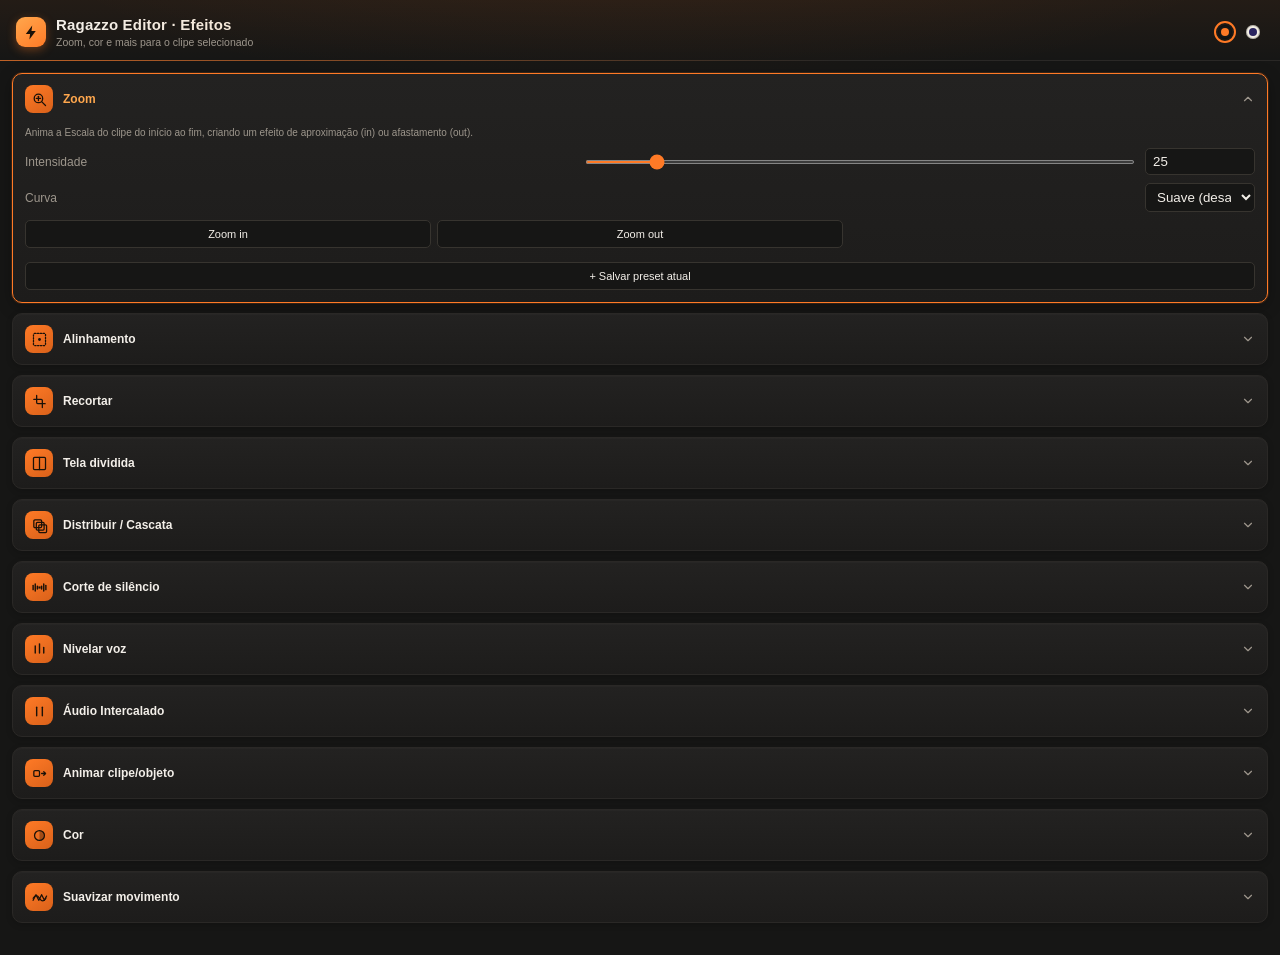
==== index.html @ f2e8855a "Card Cor ganha galeria de LUTs lidos de presets/*.cube Nova pasta presets/ na raiz da extensao: qual" ====
<!DOCTYPE html>
<html lang="pt-BR">
<head>
  <meta charset="UTF-8" />
  <title>Ragazzo Editor - Efeitos</title>
  <script>
    // Aplica o tema salvo ANTES do CSS pintar a tela, pra não piscar o tema
    // escuro por uma fração de segundo quando o usuário escolheu "Papel".
    (function () {
      try {
        if (localStorage.getItem("ragazzo.theme") === "papel") {
          document.documentElement.setAttribute("data-theme", "papel");
        }
      } catch (e) {}
    })();
  </script>
  <link rel="stylesheet" href="style.css" />
</head>
<body>
  <header>
    <span class="brand-mark">
      <svg viewBox="0 0 24 24" fill="none" stroke="currentColor" stroke-width="2.2" stroke-linecap="round" stroke-linejoin="round">
        <path d="M13 2 4 14h6l-1 8 9-12h-6l1-8z" fill="currentColor" stroke="none"/>
      </svg>
    </span>
    <div class="brand-text">
      <h1>Ragazzo Editor · Efeitos</h1>
      <p>Zoom, cor e mais para o clipe selecionado</p>
    </div>
    <div class="theme-switch" role="group" aria-label="Tema do painel">
      <button type="button" class="theme-swatch" data-theme-choice="escuro" title="Tema escuro" aria-pressed="true">
        <span class="theme-swatch-bg" style="background:#161615">
          <span class="theme-swatch-dot" style="background:#ff7a26"></span>
        </span>
      </button>
      <button type="button" class="theme-swatch" data-theme-choice="papel" title="Tema papel" aria-pressed="false">
        <span class="theme-swatch-bg" style="background:#f4efe4">
          <span class="theme-swatch-dot" style="background:#2b2560"></span>
        </span>
      </button>
    </div>
  </header>

  <main>
    <div class="effect-card open">
      <button type="button" class="effect-header">
        <span class="effect-icon">
          <svg viewBox="0 0 24 24" fill="none" stroke="currentColor" stroke-width="1.8" stroke-linecap="round" stroke-linejoin="round" class="icon-zoom-group">
            <circle cx="10.5" cy="10.5" r="6"/>
            <line x1="15" y1="15" x2="20.5" y2="20.5"/>
            <line class="icon-fade" x1="10.5" y1="7.5" x2="10.5" y2="13.5"/>
            <line class="icon-fade" x1="7.5" y1="10.5" x2="13.5" y2="10.5"/>
          </svg>
        </span>
        <span class="effect-title">Zoom</span>
        <svg class="chev" viewBox="0 0 24 24" fill="none" stroke="currentColor" stroke-width="2" stroke-linecap="round" stroke-linejoin="round"><polyline points="6 9 12 15 18 9"/></svg>
      </button>
      <div class="effect-body">
        <div class="effect-body-inner">
          <p class="hint">Anima a Escala do clipe do início ao fim, criando um efeito de aproximação (in) ou afastamento (out).</p>
          <div class="row slider-row">
            <label for="zoom-amount">Intensidade</label>
            <input type="range" id="zoom-amount-range" class="slider" min="1" max="200" step="1" value="25" />
            <input type="number" id="zoom-amount" class="slider-number" value="25" min="1" max="500" />
          </div>
          <div class="row">
            <label for="zoom-easing">Curva</label>
            <select id="zoom-easing">
              <option value="linear">Linear</option>
              <option value="easeOut" selected>Suave (desacelera)</option>
              <option value="easeIn">Suave (acelera)</option>
              <option value="easeInOut">Suave nas pontas</option>
            </select>
          </div>
          <div class="btn-group">
            <button id="zoom-in">Zoom in</button>
            <button id="zoom-out">Zoom out</button>
          </div>

          <div class="preset-bar">
            <div id="zoom-preset-list" class="preset-list"></div>
            <div class="row" id="zoom-preset-new-row" style="display:none">
              <input type="text" id="zoom-preset-name" placeholder="Nome do preset" style="flex:1;width:auto" />
              <button id="zoom-preset-confirm">Salvar</button>
            </div>
            <button id="zoom-preset-save">+ Salvar preset atual</button>
          </div>
        </div>
      </div>
    </div>

    <div class="effect-card">
      <button type="button" class="effect-header">
        <span class="effect-icon">
          <svg viewBox="0 0 24 24" fill="none" stroke="currentColor" stroke-width="1.8" stroke-linecap="round" stroke-linejoin="round">
            <rect x="3.5" y="3.5" width="17" height="17" rx="1.5" stroke-dasharray="2 2"/>
            <circle class="icon-align-dot" cx="12" cy="12" r="2" fill="currentColor" stroke="none"/>
          </svg>
        </span>
        <span class="effect-title">Alinhamento</span>
        <svg class="chev" viewBox="0 0 24 24" fill="none" stroke="currentColor" stroke-width="2" stroke-linecap="round" stroke-linejoin="round"><polyline points="6 9 12 15 18 9"/></svg>
      </button>
      <div class="effect-body">
        <div class="effect-body-inner">
          <p class="hint">Clique num ponto do grid para encostar a borda do clipe ali — os 9 pontos clássicos de ancoragem. Um clipe em Escala 100% já preenche o quadro inteiro e por isso não se move — reduza a escala antes para ver o efeito.</p>
          <div id="anchor-grid" class="anchor-grid" role="group" aria-label="Ancoragem 3x3">
            <button type="button" class="anchor-cell" data-x="left" data-y="top" title="Superior esquerda"><span class="anchor-dot"></span></button>
            <button type="button" class="anchor-cell" data-x="center" data-y="top" title="Superior centro"><span class="anchor-dot"></span></button>
            <button type="button" class="anchor-cell" data-x="right" data-y="top" title="Superior direita"><span class="anchor-dot"></span></button>
            <button type="button" class="anchor-cell" data-x="left" data-y="middle" title="Meio esquerda"><span class="anchor-dot"></span></button>
            <button type="button" class="anchor-cell" data-x="center" data-y="middle" title="Centro"><span class="anchor-dot"></span></button>
            <button type="button" class="anchor-cell" data-x="right" data-y="middle" title="Meio direita"><span class="anchor-dot"></span></button>
            <button type="button" class="anchor-cell" data-x="left" data-y="bottom" title="Inferior esquerda"><span class="anchor-dot"></span></button>
            <button type="button" class="anchor-cell" data-x="center" data-y="bottom" title="Inferior centro"><span class="anchor-dot"></span></button>
            <button type="button" class="anchor-cell" data-x="right" data-y="bottom" title="Inferior direita"><span class="anchor-dot"></span></button>
          </div>

          <p class="hint section-sep">Copie Posição/Escala/Rotação/Opacidade de um clipe e aplique em outros.</p>
          <div class="btn-group">
            <button id="motion-copy">Copiar</button>
            <button id="motion-paste">Colar</button>
            <button id="motion-reset">Zerar</button>
          </div>
        </div>
      </div>
    </div>

    <div class="effect-card">
      <button type="button" class="effect-header">
        <span class="effect-icon">
          <svg viewBox="0 0 24 24" fill="none" stroke="currentColor" stroke-width="1.8" stroke-linecap="round" stroke-linejoin="round">
            <path class="icon-crop-a" d="M8 3.5v10a1.5 1.5 0 0 0 1.5 1.5H20"/>
            <path class="icon-crop-b" d="M16 20.5v-10A1.5 1.5 0 0 0 14.5 9H4"/>
          </svg>
        </span>
        <span class="effect-title">Recortar</span>
        <svg class="chev" viewBox="0 0 24 24" fill="none" stroke="currentColor" stroke-width="2" stroke-linecap="round" stroke-linejoin="round"><polyline points="6 9 12 15 18 9"/></svg>
      </button>
      <div class="effect-body">
        <div class="effect-body-inner">
          <div class="row slider-row">
            <label for="crop-amount">Intensidade</label>
            <input type="range" id="crop-amount-range" class="slider" min="1" max="150" step="1" value="20" />
            <input type="number" id="crop-amount" class="slider-number" value="20" min="1" max="300" />
          </div>
          <div class="row">
            <label for="crop-anchor-x">Âncora horizontal</label>
            <select id="crop-anchor-x">
              <option value="left">Esquerda</option>
              <option value="center" selected>Centro</option>
              <option value="right">Direita</option>
            </select>
          </div>
          <div class="row">
            <label for="crop-anchor-y">Âncora vertical</label>
            <select id="crop-anchor-y">
              <option value="top">Topo</option>
              <option value="middle" selected>Meio</option>
              <option value="bottom">Base</option>
            </select>
          </div>
          <button class="primary" id="apply-crop">Aplicar corte</button>
          <p class="hint">Assume que o clipe já preenche o quadro (Escala 100%).</p>
        </div>
      </div>
    </div>

    <div class="effect-card">
      <button type="button" class="effect-header">
        <span class="effect-icon">
          <svg viewBox="0 0 24 24" fill="none" stroke="currentColor" stroke-width="1.8" stroke-linecap="round" stroke-linejoin="round">
            <rect x="3.5" y="3.5" width="17" height="17" rx="1.5"/>
            <line x1="12" y1="3.5" x2="12" y2="20.5"/>
            <rect class="icon-split-fill" x="12" y="3.5" width="8.5" height="17"/>
          </svg>
        </span>
        <span class="effect-title">Tela dividida</span>
        <svg class="chev" viewBox="0 0 24 24" fill="none" stroke="currentColor" stroke-width="2" stroke-linecap="round" stroke-linejoin="round"><polyline points="6 9 12 15 18 9"/></svg>
      </button>
      <div class="effect-body">
        <div class="effect-body-inner">
          <p class="hint">Selecione 2 clipes (ou 4, para grade) em trilhas de vídeo diferentes, sobrepostos no tempo.</p>
          <div class="btn-group">
            <button data-split="2h">2 lado a lado</button>
            <button data-split="2v">2 empilhados</button>
            <button data-split="4grid">Grade 2x2</button>
          </div>
        </div>
      </div>
    </div>

    <div class="effect-card">
      <button type="button" class="effect-header">
        <span class="effect-icon">
          <svg viewBox="0 0 24 24" fill="none" stroke="currentColor" stroke-width="1.8" stroke-linecap="round" stroke-linejoin="round">
            <rect class="icon-cascade" style="animation-delay:0s" x="4" y="4" width="11" height="11" rx="1.5"/>
            <rect class="icon-cascade" style="animation-delay:.2s" x="7.5" y="7.5" width="11" height="11" rx="1.5"/>
            <rect class="icon-cascade" style="animation-delay:.4s" x="11" y="11" width="11" height="11" rx="1.5"/>
          </svg>
        </span>
        <span class="effect-title">Distribuir / Cascata</span>
        <svg class="chev" viewBox="0 0 24 24" fill="none" stroke="currentColor" stroke-width="2" stroke-linecap="round" stroke-linejoin="round"><polyline points="6 9 12 15 18 9"/></svg>
      </button>
      <div class="effect-body">
        <div class="effect-body-inner">
          <p class="hint">Organiza vários clipes selecionados (em trilhas diferentes) automaticamente — sem precisar montar posição/escala um por um.</p>

          <p class="hint section-sep"><strong>Distribuir:</strong> divide o quadro em N partes iguais.</p>
          <div class="btn-group">
            <button data-distribute="row">Lado a lado</button>
            <button data-distribute="column">Empilhado</button>
          </div>

          <p class="hint section-sep"><strong>Cascata:</strong> empilha em camadas (PIP), a partir da posição/escala do primeiro clipe selecionado.</p>
          <div class="row slider-row">
            <label for="cascade-scale-step">Passo de escala</label>
            <input type="range" id="cascade-scale-step-range" class="slider" min="1" max="30" step="1" value="10" />
            <input type="number" id="cascade-scale-step" class="slider-number" value="10" min="1" max="80" />
          </div>
          <div class="row slider-row">
            <label for="cascade-offset-step">Passo de deslocamento</label>
            <input type="range" id="cascade-offset-step-range" class="slider" min="1" max="30" step="1" value="8" />
            <input type="number" id="cascade-offset-step" class="slider-number" value="8" min="1" max="50" />
          </div>
          <div class="row">
            <label for="cascade-corner">Direção</label>
            <select id="cascade-corner">
              <option value="top-left">↘ a partir do topo-esquerda</option>
              <option value="top-right">↙ a partir do topo-direita</option>
              <option value="bottom-left">↗ a partir da base-esquerda</option>
              <option value="bottom-right">↖ a partir da base-direita</option>
            </select>
          </div>
          <button class="primary" id="apply-cascade">Aplicar cascata</button>
        </div>
      </div>
    </div>

    <div class="effect-card">
      <button type="button" class="effect-header">
        <span class="effect-icon">
          <svg viewBox="0 0 24 24" fill="none" stroke="currentColor" stroke-width="2" stroke-linecap="round">
            <line x1="3" y1="15" x2="3" y2="9"/>
            <line x1="6" y1="17" x2="6" y2="7"/>
            <line x1="9" y1="14" x2="9" y2="10"/>
            <rect class="icon-cutgap" x="10.5" y="10.5" width="3" height="3" fill="currentColor" stroke="none"/>
            <line x1="15" y1="14" x2="15" y2="10"/>
            <line x1="18" y1="17" x2="18" y2="7"/>
            <line x1="21" y1="15" x2="21" y2="9"/>
          </svg>
        </span>
        <span class="effect-title">Corte de silêncio</span>
        <svg class="chev" viewBox="0 0 24 24" fill="none" stroke="currentColor" stroke-width="2" stroke-linecap="round" stroke-linejoin="round"><polyline points="6 9 12 15 18 9"/></svg>
      </button>
      <div class="effect-body">
        <div class="effect-body-inner">
          <p class="hint">Detecta pausas na fala do clipe selecionado — a análise foca na faixa de frequência da voz humana, então música de fundo e ruído grave contam menos — e gera automaticamente uma versão cortada, já inserida na timeline. O clipe original não é alterado.</p>

          <div class="seg-toggle" id="silence-mode-toggle" role="tablist">
            <button type="button" class="seg-btn active" data-mode="auto" role="tab">Automático</button>
            <button type="button" class="seg-btn" data-mode="manual" role="tab">Manual</button>
          </div>

          <div class="row slider-row" id="silence-auto-row">
            <label for="silence-margin">Sensibilidade (dB abaixo da média)</label>
            <input type="range" id="silence-margin-range" class="slider" min="6" max="30" step="1" value="18" />
            <input type="number" id="silence-margin" class="slider-number" value="18" min="1" max="50" />
          </div>
          <p class="hint" id="silence-auto-hint">O limiar é calculado a partir do volume médio do próprio clipe — maior sensibilidade corta mais.</p>

          <div class="row slider-row" id="silence-manual-row" style="display:none">
            <label for="silence-threshold">Limiar manual (dB)</label>
            <input type="range" id="silence-threshold-range" class="slider" min="-60" max="-10" step="1" value="-30" />
            <input type="number" id="silence-threshold" class="slider-number" value="-30" min="-60" max="-10" />
          </div>

          <div class="row slider-row">
            <label for="silence-min-duration">Pausa mínima (s)</label>
            <input type="range" id="silence-min-duration-range" class="slider" min="0.1" max="2" step="0.05" value="0.4" />
            <input type="number" id="silence-min-duration" class="slider-number" value="0.4" min="0.05" max="5" step="0.05" />
          </div>
          <div class="row slider-row">
            <label for="silence-padding">Folga (ms)</label>
            <input type="range" id="silence-padding-range" class="slider" min="0" max="400" step="10" value="120" />
            <input type="number" id="silence-padding" class="slider-number" value="120" min="0" max="1000" step="10" />
          </div>
          <div class="row">
            <label for="silence-track">Trilha de destino (nº)</label>
            <input type="number" id="silence-track" min="1" max="20" placeholder="auto" />
          </div>

          <button class="primary" id="apply-silence-cut">Detectar e cortar silêncio</button>
          <p class="hint">Requer o projeto salvo (o arquivo cortado é gravado na mesma pasta do projeto). Pode demorar alguns segundos a minutos, dependendo do tamanho do clipe.</p>
        </div>
      </div>
    </div>

    <div class="effect-card">
      <button type="button" class="effect-header">
        <span class="effect-icon">
          <svg viewBox="0 0 24 24" fill="none" stroke="currentColor" stroke-width="2" stroke-linecap="round">
            <line class="icon-bar" style="animation-delay:0s" x1="6" y1="17" x2="6" y2="7"/>
            <line class="icon-bar" style="animation-delay:.15s" x1="12" y1="17" x2="12" y2="4"/>
            <line class="icon-bar" style="animation-delay:.3s" x1="18" y1="17" x2="18" y2="9"/>
          </svg>
        </span>
        <span class="effect-title">Nivelar voz</span>
        <svg class="chev" viewBox="0 0 24 24" fill="none" stroke="currentColor" stroke-width="2" stroke-linecap="round" stroke-linejoin="round"><polyline points="6 9 12 15 18 9"/></svg>
      </button>
      <div class="effect-body">
        <div class="effect-body-inner">
          <div class="row">
            <label for="target-lufs">Alvo (LUFS)</label>
            <input type="number" id="target-lufs" value="-16" min="-40" max="0" />
          </div>
          <button class="primary" id="apply-level">Nivelar clipes selecionados</button>
          <p class="hint">Mede o loudness de cada clipe de áudio selecionado (via ffmpeg, do arquivo de mídia inteiro) e ajusta o ganho para o alvo.</p>
        </div>
      </div>
    </div>

    <div class="effect-card">
      <button type="button" class="effect-header">
        <span class="effect-icon">
          <svg viewBox="0 0 24 24" fill="none" stroke="currentColor" stroke-width="2" stroke-linecap="round">
            <line class="icon-duck-a" x1="8" y1="18" x2="8" y2="6"/>
            <line class="icon-duck-b" x1="16" y1="18" x2="16" y2="6"/>
          </svg>
        </span>
        <span class="effect-title">Áudio Intercalado</span>
        <svg class="chev" viewBox="0 0 24 24" fill="none" stroke="currentColor" stroke-width="2" stroke-linecap="round" stroke-linejoin="round"><polyline points="6 9 12 15 18 9"/></svg>
      </button>
      <div class="effect-body">
        <div class="effect-body-inner">
          <p class="hint">Abaixa a música automaticamente onde houver clipes na trilha de voz (ducking), com fade suave.</p>
          <div class="row">
            <label for="duck-voice-track">Trilha de voz (nº)</label>
            <input type="number" id="duck-voice-track" value="1" min="1" max="20" />
          </div>
          <div class="row">
            <label for="duck-music-track">Trilha de música (nº)</label>
            <input type="number" id="duck-music-track" value="2" min="1" max="20" />
          </div>
          <div class="row slider-row">
            <label for="duck-amount">Redução</label>
            <input type="range" id="duck-amount-range" class="slider" min="-40" max="0" step="1" value="-12" />
            <input type="number" id="duck-amount" class="slider-number" value="-12" min="-40" max="0" />
          </div>
          <div class="row slider-row">
            <label for="duck-fade">Fade</label>
            <input type="range" id="duck-fade-range" class="slider" min="0.05" max="2" step="0.05" value="0.4" />
            <input type="number" id="duck-fade" class="slider-number" value="0.4" min="0.05" max="5" step="0.05" />
          </div>
          <button class="primary" id="apply-duck">Aplicar ducking</button>
        </div>
      </div>
    </div>

    <div class="effect-card">
      <button type="button" class="effect-header">
        <span class="effect-icon">
          <svg viewBox="0 0 24 24" fill="none" stroke="currentColor" stroke-width="1.8" stroke-linecap="round" stroke-linejoin="round">
            <rect class="icon-slide-box" x="4" y="8" width="8" height="8" rx="1.5"/>
            <line x1="15" y1="12" x2="20.5" y2="12"/>
            <polyline points="18 9.5 20.5 12 18 14.5"/>
          </svg>
        </span>
        <span class="effect-title">Animar clipe/objeto</span>
        <svg class="chev" viewBox="0 0 24 24" fill="none" stroke="currentColor" stroke-width="2" stroke-linecap="round" stroke-linejoin="round"><polyline points="6 9 12 15 18 9"/></svg>
      </button>
      <div class="effect-body">
        <div class="effect-body-inner">
          <p class="hint">Predefinição</p>
          <div id="anim-preset-grid" class="anim-preset-grid" role="radiogroup">
            <button type="button" class="anim-preset-btn selected" data-preset="slide-left" role="radio" aria-checked="true" title="Deslizar da esquerda">
              <svg viewBox="0 0 32 32" class="anim-icon">
                <rect class="anim-frame" x="4" y="4" width="24" height="24" rx="3"/>
                <rect class="anim-obj anim-ico-slide-left" x="11" y="11" width="10" height="10" rx="2"/>
              </svg>
              <span>Esquerda</span>
            </button>
            <button type="button" class="anim-preset-btn" data-preset="slide-right" role="radio" aria-checked="false" title="Deslizar da direita">
              <svg viewBox="0 0 32 32" class="anim-icon">
                <rect class="anim-frame" x="4" y="4" width="24" height="24" rx="3"/>
                <rect class="anim-obj anim-ico-slide-right" x="11" y="11" width="10" height="10" rx="2"/>
              </svg>
              <span>Direita</span>
            </button>
            <button type="button" class="anim-preset-btn" data-preset="slide-top" role="radio" aria-checked="false" title="Deslizar de cima">
              <svg viewBox="0 0 32 32" class="anim-icon">
                <rect class="anim-frame" x="4" y="4" width="24" height="24" rx="3"/>
                <rect class="anim-obj anim-ico-slide-top" x="11" y="11" width="10" height="10" rx="2"/>
              </svg>
              <span>De cima</span>
            </button>
            <button type="button" class="anim-preset-btn" data-preset="slide-bottom" role="radio" aria-checked="false" title="Deslizar de baixo">
              <svg viewBox="0 0 32 32" class="anim-icon">
                <rect class="anim-frame" x="4" y="4" width="24" height="24" rx="3"/>
                <rect class="anim-obj anim-ico-slide-bottom" x="11" y="11" width="10" height="10" rx="2"/>
              </svg>
              <span>De baixo</span>
            </button>
            <button type="button" class="anim-preset-btn" data-preset="fade-in" role="radio" aria-checked="false" title="Fade in">
              <svg viewBox="0 0 32 32" class="anim-icon">
                <rect class="anim-frame" x="4" y="4" width="24" height="24" rx="3"/>
                <rect class="anim-obj anim-ico-fade-in" x="11" y="11" width="10" height="10" rx="2"/>
              </svg>
              <span>Fade in</span>
            </button>
            <button type="button" class="anim-preset-btn" data-preset="fade-out" role="radio" aria-checked="false" title="Fade out">
              <svg viewBox="0 0 32 32" class="anim-icon">
                <rect class="anim-frame" x="4" y="4" width="24" height="24" rx="3"/>
                <rect class="anim-obj anim-ico-fade-out" x="11" y="11" width="10" height="10" rx="2"/>
              </svg>
              <span>Fade out</span>
            </button>
            <button type="button" class="anim-preset-btn" data-preset="pop" role="radio" aria-checked="false" title="Pop (escala)">
              <svg viewBox="0 0 32 32" class="anim-icon">
                <rect class="anim-frame" x="4" y="4" width="24" height="24" rx="3"/>
                <rect class="anim-obj anim-ico-pop" x="11" y="11" width="10" height="10" rx="2"/>
              </svg>
              <span>Pop</span>
            </button>
            <button type="button" class="anim-preset-btn" data-preset="rotate-in" role="radio" aria-checked="false" title="Girar + fade in">
              <svg viewBox="0 0 32 32" class="anim-icon">
                <rect class="anim-frame" x="4" y="4" width="24" height="24" rx="3"/>
                <rect class="anim-obj anim-ico-rotate-in" x="11" y="11" width="10" height="10" rx="2"/>
              </svg>
              <span>Girar</span>
            </button>
          </div>
          <div class="row slider-row">
            <label for="anim-duration">Duração</label>
            <input type="range" id="anim-duration-range" class="slider" min="0.1" max="3" step="0.1" value="0.6" />
            <input type="number" id="anim-duration" class="slider-number" value="0.6" min="0.1" max="10" step="0.1" />
          </div>
          <div class="row">
            <label for="anim-easing">Curva</label>
            <select id="anim-easing">
              <option value="easeOut" selected>Suave (desacelera)</option>
              <option value="easeIn">Suave (acelera)</option>
              <option value="easeInOut">Suave nas pontas</option>
              <option value="linear">Linear</option>
            </select>
          </div>
          <p class="hint">O preset "Pop" sempre usa uma curva com leve exagero (overshoot), ignorando essa escolha.</p>
          <button class="primary" id="apply-anim">Aplicar animação</button>
        </div>
      </div>
    </div>

    <div class="effect-card">
      <button type="button" class="effect-header">
        <span class="effect-icon">
          <svg viewBox="0 0 24 24" fill="none" stroke="currentColor" stroke-width="1.8" stroke-linecap="round" stroke-linejoin="round" class="icon-hue">
            <circle cx="12" cy="12" r="7"/>
            <path d="M12 5a7 7 0 0 1 0 14z" fill="currentColor" stroke="none" opacity=".35"/>
          </svg>
        </span>
        <span class="effect-title">Cor</span>
        <svg class="chev" viewBox="0 0 24 24" fill="none" stroke="currentColor" stroke-width="2" stroke-linecap="round" stroke-linejoin="round"><polyline points="6 9 12 15 18 9"/></svg>
      </button>
      <div class="effect-body">
        <div class="effect-body-inner">
          <p class="hint">Requer o efeito "Lumetri Color" já aplicado ao clipe (a API do Premiere não permite adicionar efeitos novos via script).</p>
          <div class="row">
            <label for="color-preset">Predefinição</label>
            <select id="color-preset">
              <option value="quente">Mais quente</option>
              <option value="frio">Mais frio</option>
              <option value="contraste">Mais contraste</option>
              <option value="vivido">Mais vívido</option>
            </select>
          </div>
          <div class="row slider-row">
            <label for="color-amount">Intensidade</label>
            <input type="range" id="color-amount-range" class="slider" min="1" max="50" step="1" value="15" />
            <input type="number" id="color-amount" class="slider-number" value="15" min="1" max="100" />
          </div>
          <button class="primary" id="apply-color">Aplicar cor</button>

          <p class="hint section-sep">LUTs — coloque arquivos <code>.cube</code> na pasta <code>presets</code> dentro da extensão. Cada miniatura mostra o LUT aplicado num cartão de referência (matizes, tons de pele e uma rampa de cinza).</p>
          <div id="lut-grid" class="lut-grid"></div>
          <p class="hint" id="lut-empty-hint" style="display:none">Nenhum arquivo .cube encontrado em <code>presets/</code>. Copie seus LUTs pra essa pasta e clique em "Recarregar".</p>
          <div class="btn-group">
            <button type="button" id="lut-reveal">Abrir pasta presets</button>
            <button type="button" id="lut-refresh">Recarregar</button>
          </div>
          <button class="primary" id="apply-lut">Aplicar LUT selecionado</button>
          <p class="hint">Requer o efeito "Lumetri Color" já aplicado ao clipe. Se a sua versão do Premiere não permitir aplicar o LUT automaticamente, a mensagem mostra o caminho do arquivo pra você selecionar manualmente em Lumetri Color → Correção Básica → LUT de Entrada.</p>
        </div>
      </div>
    </div>

    <div class="effect-card">
      <button type="button" class="effect-header">
        <span class="effect-icon">
          <svg viewBox="0 0 24 24" fill="none" stroke="currentColor" stroke-width="1.8" stroke-linecap="round" stroke-linejoin="round">
            <path class="icon-wave-jagged" d="M3 16l4-8 4 8 4-8 4 8 3-6"/>
            <path class="icon-wave-smooth" d="M3 13c3-5 6-5 9 0s6 5 9 0" />
          </svg>
        </span>
        <span class="effect-title">Suavizar movimento</span>
        <svg class="chev" viewBox="0 0 24 24" fill="none" stroke="currentColor" stroke-width="2" stroke-linecap="round" stroke-linejoin="round"><polyline points="6 9 12 15 18 9"/></svg>
      </button>
      <div class="effect-body">
        <div class="effect-body-inner">
          <p class="hint">Redesenha a curva entre a primeira e a última keyframe já existentes na propriedade escolhida. Não remove tremor de câmera — para isso use o Warp Stabilizer nativo do Premiere.</p>

          <div class="prop-checks">
            <label class="prop-check"><input type="checkbox" id="curve-prop-position" checked /> Posição</label>
            <label class="prop-check"><input type="checkbox" id="curve-prop-scale" checked /> Escala</label>
            <label class="prop-check"><input type="checkbox" id="curve-prop-rotation" /> Rotação</label>
            <label class="prop-check"><input type="checkbox" id="curve-prop-opacity" /> Opacidade</label>
          </div>

          <div class="curve-toolbar">
            <div class="seg-toggle" role="tablist">
              <button type="button" class="seg-btn active" data-mode="value" role="tab">Valor</button>
              <button type="button" class="seg-btn" data-mode="speed" role="tab">Velocidade</button>
            </div>
            <button type="button" id="curve-play" class="icon-btn" title="Pré-visualizar a curva">
              <svg viewBox="0 0 24 24" fill="currentColor"><polygon points="7 5 19 12 7 19"/></svg>
            </button>
          </div>

          <canvas id="curve-canvas" class="curve-canvas" width="600" height="440"></canvas>

          <p class="hint curve-tips">Arraste as alças para moldar. <strong>Duplo-clique na curva</strong> adiciona um ponto; duplo-clique num ponto remove. Segure <kbd>Shift</kbd> para desligar o encaixe.</p>

          <div class="preset-bar">
            <div class="row">
              <label>Presets</label>
              <button type="button" id="curve-save-preset">Salvar atual</button>
            </div>
            <div id="curve-preset-grid" class="curve-preset-grid"></div>
          </div>

          <button class="primary" id="apply-curve">Aplicar curva</button>
          <p class="hint">Requer que a propriedade já tenha 2 ou mais keyframes no Controle de Efeitos do Premiere.</p>

          <p class="hint section-sep">Ou, sem mexer em curva: suaviza (média móvel) todas as keyframes existentes de uma vez.</p>
          <button id="apply-smooth">Suavizar automaticamente</button>
        </div>
      </div>
    </div>
  </main>

  <div id="status"><span class="spinner"></span><span class="status-text"></span></div>

  <script src="js/theme.js"></script>
  <script src="js/cep-bridge.js"></script>
  <script src="js/loudness.js"></script>
  <script src="js/silence-cut.js"></script>
  <script src="js/curves.js"></script>
  <script src="js/graph.js"></script>
  <script src="js/curve-presets.js"></script>
  <script src="js/lut-cube.js"></script>
  <script src="js/lut-panel.js"></script>
  <script src="js/ui.js"></script>
  <script src="js/main.js"></script>
</body>
</html>
---- style.css ----
:root {
  /* Diz ao Chromium que o tema escuro já é intencional — sem isto, o motor
     tenta "corrigir" sozinho o contraste de widgets nativos (button, select)
     e pode inverter as cores que definimos (ex.: botão claro num tema escuro). */
  color-scheme: dark;
  --bg: #161615;
  --panel: #1d1c1b;
  --card: #232221;
  --card-hover: #2a2928;
  --border: #37342f;
  --border-soft: #2a2826;
  --text: #f3efe9;
  --text-dim: #9d968c;
  --accent: #ff7a26;
  --accent-2: #ffa74d;
  --accent-soft: rgba(255, 122, 38, 0.14);
  --accent-glow: rgba(255, 122, 38, 0.35);
  --ok: #57c08a;
  --err: #ef5f4d;
}

/* ---------- tema "Papel" — editorial claro, alternativa ao escuro acima ---------- */
/* Troca de tema é só isto: os componentes existentes já leem as variáveis
   acima, então redefini-las aqui re-skina quase tudo de graça. O resto
   (card sem caixa, números de índice, campos sublinhados) é ajuste pontual
   mais abaixo, sempre sob o seletor [data-theme="papel"]. */
:root[data-theme="papel"] {
  /* Propositalmente NÃO declara color-scheme:light aqui — nos testes, essa
     combinação (appearance:none + color-scheme:light) fazia o motor de
     renderização de widgets nativos pintar os botões de preto sólido, apesar
     do CSS computado estar correto. Herdar "dark" do :root evita esse
     caminho e não muda nada visível, já que todo o resto já é re-temado
     via variável CSS explícita. */
  --bg: #f4efe4;
  --panel: #efe8d8;
  --card: #f4efe4;
  --card-hover: #e9e1cd;
  --border: #cdbfa0;
  --border-soft: #ddd0b3;
  --text: #1c1a17;
  --text-dim: #6b6252;
  --accent: #2b2560;
  --accent-2: #4a3fa0;
  --accent-soft: rgba(43, 37, 96, 0.1);
  --accent-glow: rgba(43, 37, 96, 0.28);
  --ok: #2f6b4f;
  --err: #a13b2c;
}

* { box-sizing: border-box; }

::selection {
  background: var(--accent-glow);
  color: #fff;
}

body {
  margin: 0;
  background:
    radial-gradient(900px 260px at 50% -80px, rgba(255, 122, 38, 0.07), transparent 70%),
    var(--bg);
  color: var(--text);
  font-family: "Segoe UI", -apple-system, sans-serif;
  font-size: 12px;
}

/* scrollbar (chromium/CEF) */
::-webkit-scrollbar { width: 9px; height: 9px; }
::-webkit-scrollbar-track { background: transparent; }
::-webkit-scrollbar-thumb {
  background: var(--border);
  border-radius: 999px;
  border: 2px solid var(--bg);
}
::-webkit-scrollbar-thumb:hover { background: var(--accent); }

header {
  padding: 16px 16px 12px;
  display: flex;
  align-items: center;
  gap: 10px;
  border-bottom: 1px solid var(--border-soft);
  background: linear-gradient(180deg, rgba(255, 122, 38, 0.06), transparent);
  position: relative;
}

header::after {
  content: "";
  position: absolute;
  left: 0; right: 0; bottom: -1px;
  height: 1px;
  background: linear-gradient(90deg, var(--accent), transparent 65%);
  opacity: .7;
}

.brand-mark {
  width: 30px;
  height: 30px;
  flex-shrink: 0;
  border-radius: 9px;
  background: linear-gradient(145deg, var(--accent-2), var(--accent));
  display: flex;
  align-items: center;
  justify-content: center;
  color: #1a1108;
  box-shadow: 0 3px 10px var(--accent-glow);
}

.brand-mark svg { width: 17px; height: 17px; }

header .brand-text { flex: 1; min-width: 0; }

header h1 {
  margin: 0;
  font-size: 15px;
  font-weight: 700;
  letter-spacing: .2px;
  background: linear-gradient(90deg, var(--text), var(--accent-2) 140%);
  -webkit-background-clip: text;
  background-clip: text;
  color: transparent;
}

header p {
  margin: 3px 0 0;
  color: var(--text-dim);
  font-size: 10.5px;
}

main {
  padding: 12px;
  display: flex;
  flex-direction: column;
  gap: 10px;
}

/* ---------- cartão colapsável (troca de <details> por grid animável) ---------- */

.effect-card {
  background: linear-gradient(180deg, var(--card), var(--panel));
  border: 1px solid var(--border-soft);
  border-radius: 10px;
  overflow: hidden;
  box-shadow: 0 1px 0 rgba(255, 255, 255, 0.02) inset, 0 2px 6px rgba(0, 0, 0, 0.18);
  transition: border-color 150ms ease, box-shadow 150ms ease, transform 150ms ease;
}

.effect-card:hover {
  border-color: #4a453d;
  box-shadow: 0 1px 0 rgba(255, 255, 255, 0.03) inset, 0 4px 14px rgba(0, 0, 0, 0.28);
}

.effect-card.open {
  border-color: var(--accent);
  box-shadow: 0 0 0 1px var(--accent-soft), 0 4px 16px rgba(0, 0, 0, 0.3);
}

.effect-header {
  all: unset;
  box-sizing: border-box;
  cursor: pointer;
  display: flex;
  align-items: center;
  gap: 10px;
  width: 100%;
  padding: 11px 12px;
  font-weight: 600;
  font-size: 12px;
  color: var(--text);
}

.effect-header:hover .effect-icon {
  background: linear-gradient(145deg, var(--accent-2), var(--accent));
  box-shadow: 0 0 0 4px var(--accent-soft);
}

.effect-card.open .effect-header {
  color: var(--accent-2);
}

.effect-header:focus-visible {
  outline: 2px solid var(--accent);
  outline-offset: -2px;
}

.effect-title {
  flex: 1;
}

.chev {
  width: 14px;
  height: 14px;
  flex-shrink: 0;
  color: var(--text-dim);
  transition: transform 200ms ease;
}

.effect-card.open .chev {
  transform: rotate(180deg);
}

.effect-body {
  display: grid;
  grid-template-rows: 0fr;
  transition: grid-template-rows 220ms ease;
}

.effect-card.open .effect-body {
  grid-template-rows: 1fr;
}

.effect-body-inner {
  overflow: hidden;
  min-height: 0;
  display: flex;
  flex-direction: column;
  gap: 8px;
  padding: 0 12px;
}

.effect-card.open .effect-body-inner {
  padding: 2px 12px 12px;
}

/* ---------- ícones ---------- */

.effect-icon {
  width: 28px;
  height: 28px;
  border-radius: 8px;
  background: linear-gradient(145deg, var(--accent), #d9611a);
  display: flex;
  align-items: center;
  justify-content: center;
  flex-shrink: 0;
  color: #1a1108;
  transition: background 150ms ease, box-shadow 150ms ease;
}

.effect-icon svg {
  width: 17px;
  height: 17px;
  overflow: visible;
}

/* animações de exemplo de cada ícone, sutis e contínuas */

.icon-zoom-group { transform-origin: 10.5px 10.5px; animation: kf-pulse 2s ease-in-out infinite; }
.icon-fade { animation: kf-blink-soft 2s ease-in-out infinite; }

.icon-align-dot { animation: kf-align 2.6s ease-in-out infinite; }
@keyframes kf-align {
  0%, 100% { cx: 6; }
  30% { cx: 12; }
  60% { cx: 18; }
  80% { cx: 12; }
}

.icon-crop-a { animation: kf-crop-a 2s ease-in-out infinite; }
.icon-crop-b { animation: kf-crop-b 2s ease-in-out infinite; }
@keyframes kf-crop-a { 0%, 100% { transform: translate(0, 0); } 50% { transform: translate(1.5px, 1.5px); } }
@keyframes kf-crop-b { 0%, 100% { transform: translate(0, 0); } 50% { transform: translate(-1.5px, -1.5px); } }

.icon-split-fill { fill: currentColor; opacity: 0; animation: kf-blink-soft 2.2s ease-in-out infinite; }

.icon-bar { transform-box: fill-box; transform-origin: bottom; animation: kf-bar 1.1s ease-in-out infinite; }
@keyframes kf-bar {
  0%, 100% { transform: scaleY(0.4); }
  50% { transform: scaleY(1); }
}

.icon-duck-a { transform-box: fill-box; transform-origin: bottom; animation: kf-duck-a 2.4s ease-in-out infinite; }
.icon-duck-b { transform-box: fill-box; transform-origin: bottom; animation: kf-duck-b 2.4s ease-in-out infinite; }
@keyframes kf-duck-a {
  0%, 100% { transform: scaleY(1); }
  50% { transform: scaleY(0.35); }
}
@keyframes kf-duck-b {
  0%, 100% { transform: scaleY(0.35); }
  50% { transform: scaleY(1); }
}

.icon-cascade {
  fill: none;
  stroke: currentColor;
  transform-box: fill-box;
  transform-origin: center;
  animation: kf-cascade 2.2s ease-in-out infinite;
}
@keyframes kf-cascade {
  0%, 100% { opacity: .3; transform: scale(0.85); }
  50% { opacity: 1; transform: scale(1); }
}

.icon-cutgap {
  transform-box: fill-box;
  transform-origin: center;
  animation: kf-cutgap 2s ease-in-out infinite;
}
@keyframes kf-cutgap {
  0%, 15% { transform: scaleX(1); opacity: .6; }
  45%, 65% { transform: scaleX(0); opacity: 0; }
  90%, 100% { transform: scaleX(1); opacity: .6; }
}

.icon-slide-box { animation: kf-slide-in 1.8s ease-in-out infinite; }
@keyframes kf-slide-in {
  0% { transform: translateX(-4px); opacity: .4; }
  40%, 70% { transform: translateX(0); opacity: 1; }
  100% { transform: translateX(-4px); opacity: .4; }
}

.icon-hue { animation: kf-hue 3.5s linear infinite; }
@keyframes kf-hue {
  0% { filter: hue-rotate(0deg); }
  100% { filter: hue-rotate(360deg); }
}

.icon-wave-jagged, .icon-wave-smooth {
  animation: kf-cross-fade 3s ease-in-out infinite;
}
.icon-wave-smooth { animation-delay: 1.5s; }
@keyframes kf-cross-fade {
  0%, 40% { opacity: 1; }
  50%, 90% { opacity: 0; }
  100% { opacity: 1; }
}

@keyframes kf-blink-soft {
  0%, 100% { opacity: .15; }
  50% { opacity: 1; }
}

@keyframes kf-pulse {
  0%, 100% { transform: scale(1); }
  50% { transform: scale(1.16); }
}

@media (prefers-reduced-motion: reduce) {
  .icon-zoom-group, .icon-fade, .icon-align-dot, .icon-crop-a, .icon-crop-b,
  .icon-split-fill, .icon-bar, .icon-duck-a, .icon-duck-b, .icon-slide-box, .icon-hue,
  .icon-wave-jagged, .icon-wave-smooth, .icon-cascade, .icon-cutgap {
    animation: none !important;
  }
}

/* ---------- grade de âncora 3x3 (Alinhamento) ---------- */

.anchor-grid {
  display: grid;
  grid-template-columns: repeat(3, 1fr);
  gap: 6px;
  width: 168px;
  margin: 2px auto 0;
  padding: 10px;
  background: var(--bg);
  border: 1px dashed var(--border);
  border-radius: 10px;
}

.anchor-cell {
  all: unset;
  box-sizing: border-box;
  aspect-ratio: 1 / 1;
  display: flex;
  align-items: center;
  justify-content: center;
  background: var(--card);
  border: 1px solid var(--border);
  border-radius: 6px;
  cursor: pointer;
  transition: border-color 120ms ease, box-shadow 120ms ease, background 120ms ease;
}

.anchor-cell:hover {
  border-color: var(--accent);
  background: var(--accent-soft);
  box-shadow: 0 0 0 1px var(--accent-soft);
}

.anchor-cell:focus-visible {
  outline: 2px solid var(--accent);
  outline-offset: 1px;
}

.anchor-cell.active {
  border-color: var(--accent);
  background: var(--accent-soft);
  box-shadow: 0 0 0 2px var(--accent-glow);
}

.anchor-dot {
  width: 6px;
  height: 6px;
  border-radius: 50%;
  background: var(--text-dim);
  transition: background 120ms ease, transform 120ms ease;
}

.anchor-cell:hover .anchor-dot,
.anchor-cell.active .anchor-dot {
  background: var(--accent-2);
  transform: scale(1.4);
}

/* ---------- grade de predefinições de animação ---------- */

.anim-preset-grid {
  display: grid;
  grid-template-columns: repeat(4, 1fr);
  gap: 6px;
}

.anim-preset-btn {
  all: unset;
  box-sizing: border-box;
  display: flex;
  flex-direction: column;
  align-items: center;
  gap: 4px;
  padding: 8px 2px 7px;
  background: var(--bg);
  border: 1px solid var(--border);
  border-radius: 7px;
  cursor: pointer;
  transition: border-color 120ms ease, box-shadow 120ms ease, background 120ms ease;
}

.anim-preset-btn:hover { border-color: #4a453d; }

.anim-preset-btn.selected {
  border-color: var(--accent);
  background: var(--accent-soft);
  box-shadow: 0 0 0 1px var(--accent-soft);
}

.anim-preset-btn:focus-visible {
  outline: 2px solid var(--accent);
  outline-offset: 1px;
}

.anim-preset-btn span {
  font-size: 9px;
  color: var(--text-dim);
  text-align: center;
  line-height: 1.2;
}

.anim-preset-btn.selected span { color: var(--accent-2); font-weight: 600; }

.anim-icon {
  width: 30px;
  height: 30px;
  overflow: visible;
}

.anim-frame {
  fill: none;
  stroke: var(--border);
  stroke-width: 1.3;
  stroke-dasharray: 2.5 2.5;
}

.anim-obj {
  fill: var(--accent);
  transform-box: fill-box;
  transform-origin: center;
}

/* cada preset anima o quadradinho laranja de um jeito que representa o efeito */

.anim-ico-slide-left { animation: kf-anim-slide-left 1.8s ease-in-out infinite; }
@keyframes kf-anim-slide-left {
  0% { transform: translateX(-13px); opacity: .35; }
  35%, 65% { transform: translateX(0); opacity: 1; }
  100% { transform: translateX(-13px); opacity: .35; }
}

.anim-ico-slide-right { animation: kf-anim-slide-right 1.8s ease-in-out infinite; }
@keyframes kf-anim-slide-right {
  0% { transform: translateX(13px); opacity: .35; }
  35%, 65% { transform: translateX(0); opacity: 1; }
  100% { transform: translateX(13px); opacity: .35; }
}

.anim-ico-slide-top { animation: kf-anim-slide-top 1.8s ease-in-out infinite; }
@keyframes kf-anim-slide-top {
  0% { transform: translateY(-13px); opacity: .35; }
  35%, 65% { transform: translateY(0); opacity: 1; }
  100% { transform: translateY(-13px); opacity: .35; }
}

.anim-ico-slide-bottom { animation: kf-anim-slide-bottom 1.8s ease-in-out infinite; }
@keyframes kf-anim-slide-bottom {
  0% { transform: translateY(13px); opacity: .35; }
  35%, 65% { transform: translateY(0); opacity: 1; }
  100% { transform: translateY(13px); opacity: .35; }
}

.anim-ico-fade-in { animation: kf-anim-fade-in 1.8s ease-in-out infinite; }
@keyframes kf-anim-fade-in {
  0%, 12% { opacity: 0; }
  85%, 100% { opacity: 1; }
}

.anim-ico-fade-out { animation: kf-anim-fade-out 1.8s ease-in-out infinite; }
@keyframes kf-anim-fade-out {
  0%, 12% { opacity: 1; }
  85%, 100% { opacity: 0; }
}

.anim-ico-pop { animation: kf-anim-pop 1.8s ease-in-out infinite; }
@keyframes kf-anim-pop {
  0% { transform: scale(0); opacity: 0; }
  40% { transform: scale(1.2); opacity: 1; }
  58% { transform: scale(0.9); }
  75% { transform: scale(1.06); }
  90%, 100% { transform: scale(1); opacity: 1; }
}

.anim-ico-rotate-in { animation: kf-anim-rotate-in 1.8s ease-in-out infinite; }
@keyframes kf-anim-rotate-in {
  0% { transform: rotate(-95deg); opacity: 0; }
  45% { transform: rotate(10deg); opacity: 1; }
  65% { transform: rotate(-6deg); }
  85%, 100% { transform: rotate(0deg); opacity: 1; }
}

@media (prefers-reduced-motion: reduce) {
  .anim-ico-slide-left, .anim-ico-slide-right, .anim-ico-slide-top, .anim-ico-slide-bottom,
  .anim-ico-fade-in, .anim-ico-fade-out, .anim-ico-pop, .anim-ico-rotate-in {
    animation: none !important;
  }
}

/* ---------- formulários ---------- */

.row {
  display: flex;
  align-items: center;
  gap: 8px;
}

.row label {
  flex: 1;
  color: var(--text-dim);
}

select, input[type="number"], input[type="text"] {
  background: var(--bg);
  color: var(--text);
  border: 1px solid var(--border);
  border-radius: 5px;
  padding: 5px 7px;
  width: 110px;
  transition: border-color 120ms ease, box-shadow 120ms ease;
}

select:focus, input:focus {
  outline: none;
  border-color: var(--accent);
  box-shadow: 0 0 0 3px var(--accent-soft);
}

.btn-group {
  display: grid;
  grid-template-columns: repeat(3, 1fr);
  gap: 6px;
}

.slider-row {
  gap: 8px;
}

.slider {
  flex: 1;
  width: auto;
  accent-color: var(--accent);
  height: 4px;
  background: transparent;
  padding: 0;
}

.slider-number {
  width: 54px;
  flex-shrink: 0;
}


.section-sep {
  margin-top: 2px;
  padding-top: 8px;
  border-top: 1px solid var(--border);
}

.preset-bar {
  display: flex;
  flex-direction: column;
  gap: 6px;
}

.preset-list {
  display: flex;
  flex-wrap: wrap;
  gap: 6px;
}

.preset-chip {
  display: inline-flex;
  align-items: center;
  gap: 5px;
  background: var(--bg);
  border: 1px solid var(--border);
  border-radius: 999px;
  padding: 4px 8px 4px 10px;
  font-size: 10px;
  cursor: pointer;
}

.preset-chip:hover { border-color: var(--accent); box-shadow: 0 0 0 2px var(--accent-soft); }

.preset-chip .preset-del {
  background: transparent;
  border: none;
  color: var(--text-dim);
  cursor: pointer;
  padding: 0;
  font-size: 12px;
  line-height: 1;
}

.preset-chip .preset-del:hover { color: var(--err); background: transparent; }

button {
  appearance: none;
  -webkit-appearance: none;
  background: var(--bg);
  color: var(--text);
  border: 1px solid var(--border);
  border-radius: 5px;
  padding: 7px 8px;
  cursor: pointer;
  font-size: 11px;
  font-family: inherit;
  transition: background 120ms ease, transform 80ms ease, border-color 120ms ease, box-shadow 120ms ease;
}

button:hover { background: var(--card-hover); border-color: #4a453d; }
button:active { transform: scale(0.96); }
button:focus-visible { outline: 2px solid var(--accent); outline-offset: 1px; }

button.primary {
  background: linear-gradient(145deg, var(--accent-2), var(--accent));
  border-color: var(--accent);
  color: #1a1108;
  width: 100%;
  margin-top: 2px;
  padding: 9px;
  font-weight: 700;
  letter-spacing: .2px;
  box-shadow: 0 3px 10px var(--accent-glow);
}

button.primary:hover { filter: brightness(1.06); box-shadow: 0 4px 14px var(--accent-glow); }
button.primary:active { transform: scale(0.97); }

/* ---------- status ---------- */

#status {
  min-height: 16px;
  padding: 8px 16px 12px;
  font-size: 11px;
  display: flex;
  align-items: center;
  gap: 7px;
}

#status.ok .status-text { color: var(--ok); }
#status.err .status-text { color: var(--err); }

.status-text {
  transition: color 150ms ease;
}

.spinner {
  width: 11px;
  height: 11px;
  border-radius: 50%;
  border: 2px solid var(--border);
  border-top-color: var(--accent);
  display: none;
  animation: kf-spin 0.7s linear infinite;
  flex-shrink: 0;
}

#status.loading .spinner { display: inline-block; }

@keyframes kf-spin {
  to { transform: rotate(360deg); }
}

.hint {
  margin: 0;
  color: var(--text-dim);
  font-size: 10px;
  line-height: 1.4;
}

/* ---------- editor de curva (Suavizar movimento) ---------- */

.prop-checks {
  display: flex;
  flex-wrap: wrap;
  gap: 10px;
}

.prop-check {
  display: flex;
  align-items: center;
  gap: 5px;
  font-size: 11px;
  cursor: pointer;
}

.prop-check input { margin: 0; accent-color: var(--accent); }

/* barra: alternador Valor/Velocidade + play de preview */

.curve-toolbar {
  display: flex;
  align-items: center;
  gap: 8px;
}

.seg-toggle {
  display: inline-flex;
  flex: 1;
  background: var(--bg);
  border: 1px solid var(--border);
  border-radius: 6px;
  padding: 2px;
  gap: 2px;
}

.seg-btn {
  flex: 1;
  background: transparent;
  border: none;
  border-radius: 4px;
  padding: 5px 8px;
  font-size: 11px;
  color: var(--text-dim);
}

.seg-btn:hover { background: var(--card-hover); border-color: transparent; }

.seg-btn.active {
  background: var(--accent-soft);
  color: var(--accent-2);
  font-weight: 600;
}

.icon-btn {
  width: 30px;
  height: 30px;
  flex-shrink: 0;
  display: flex;
  align-items: center;
  justify-content: center;
  padding: 0;
}

.icon-btn svg { width: 13px; height: 13px; }
.icon-btn:hover { color: var(--accent-2); }

/* canvas do editor de curvas (portado do Easify) */

.curve-canvas {
  width: 100%;
  height: 220px;
  display: block;
  background: var(--bg);
  border: 1px solid var(--border);
  border-radius: 6px;
  touch-action: none;
}

.curve-canvas:focus-visible {
  outline: none;
  border-color: var(--accent);
  box-shadow: 0 0 0 3px var(--accent-soft);
}

.curve-tips kbd {
  background: var(--bg);
  border: 1px solid var(--border);
  border-radius: 3px;
  padding: 0 4px;
  font-family: inherit;
  font-size: 9px;
}

/* grade de presets */

.curve-preset-grid {
  display: grid;
  grid-template-columns: repeat(4, 1fr);
  gap: 6px;
  max-height: 230px;
  overflow-y: auto;
}

.curve-preset {
  position: relative;
  background: var(--bg);
  border: 1px solid var(--border);
  border-radius: 5px;
  padding: 4px 3px 2px;
  cursor: pointer;
  transition: border-color 120ms ease, box-shadow 120ms ease;
}

.curve-preset:hover { border-color: var(--accent); box-shadow: 0 0 0 2px var(--accent-soft); }

.curve-thumb-svg {
  width: 100%;
  height: auto;
  aspect-ratio: 1 / 1;
  display: block;
  pointer-events: none;
}

.curve-thumb-path {
  fill: none;
  stroke: var(--accent);
  stroke-width: 7;
  stroke-linecap: round;
  stroke-linejoin: round;
  vector-effect: non-scaling-stroke;
}

.curve-preset-name {
  display: block;
  text-align: center;
  font-size: 8.5px;
  color: var(--text-dim);
  margin-top: 1px;
  white-space: nowrap;
  overflow: hidden;
  text-overflow: ellipsis;
}

.curve-preset:hover .curve-preset-name { color: var(--text); }

.curve-preset-del {
  position: absolute;
  top: 1px;
  right: 1px;
  width: 14px;
  height: 14px;
  padding: 0;
  line-height: 1;
  font-size: 11px;
  border: none;
  border-radius: 3px;
  background: transparent;
  color: var(--text-dim);
  opacity: 0;
  transition: opacity 120ms ease;
}

.curve-preset:hover .curve-preset-del { opacity: 1; }

/* ================================================================
   TEMA "PAPEL" — ajustes estruturais (além da troca de tokens acima)
   Direção: editorial claro, tipografia serifada nos títulos, lista
   numerada com hairlines em vez de cards em caixa, campos sublinhados.
   Tudo abaixo só entra em vigor sob <html data-theme="papel">.
   ================================================================ */

[data-theme="papel"] body {
  background:
    radial-gradient(900px 260px at 50% -80px, rgba(43, 37, 96, 0.05), transparent 70%),
    var(--bg);
}

[data-theme="papel"] header {
  background: linear-gradient(180deg, rgba(43, 37, 96, 0.05), transparent);
}

[data-theme="papel"] header h1 {
  font-family: Georgia, "Iowan Old Style", "Palatino Linotype", "Book Antiqua", serif;
  font-weight: 400;
  letter-spacing: .3px;
}

[data-theme="papel"] .brand-mark {
  background: none;
  border: 1.5px solid var(--accent);
  color: var(--accent);
  box-shadow: none;
}

/* lista numerada em vez de cards em caixa */

[data-theme="papel"] main {
  gap: 0;
  padding: 4px 18px 28px;
}

[data-theme="papel"] .effect-card {
  background: none;
  border: none;
  border-bottom: 1px solid var(--border-soft);
  border-radius: 0;
  box-shadow: none;
}

[data-theme="papel"] .effect-card:hover {
  border-color: var(--border-soft);
  box-shadow: none;
}

[data-theme="papel"] .effect-card.open {
  border-color: var(--border-soft);
  box-shadow: none;
  background: var(--accent-soft);
}

[data-theme="papel"] main { counter-reset: ragazzo-idx; }
[data-theme="papel"] .effect-card { counter-increment: ragazzo-idx; }

[data-theme="papel"] .effect-header {
  padding: 15px 4px;
  gap: 14px;
}

[data-theme="papel"] .effect-header::before {
  content: counter(ragazzo-idx, decimal-leading-zero);
  font-family: Georgia, "Iowan Old Style", "Palatino Linotype", "Book Antiqua", serif;
  font-size: 15px;
  color: var(--accent);
  opacity: .55;
  width: 24px;
  flex-shrink: 0;
}

[data-theme="papel"] .effect-title {
  font-family: Georgia, "Iowan Old Style", "Palatino Linotype", "Book Antiqua", serif;
  font-size: 14.5px;
  letter-spacing: .2px;
}

[data-theme="papel"] .effect-card.open .effect-header { color: var(--accent); }

/* ícones viram traço fino, sem selo colorido */

[data-theme="papel"] .effect-icon {
  background: none;
  border: 1px solid var(--border);
  color: var(--text-dim);
  border-radius: 50%;
}

[data-theme="papel"] .effect-header:hover .effect-icon,
[data-theme="papel"] .effect-card.open .effect-icon {
  background: none;
  border-color: var(--accent);
  color: var(--accent);
  box-shadow: none;
}

[data-theme="papel"] .effect-card.open .effect-body-inner {
  padding: 2px 4px 22px 42px;
}

/* campos sublinhados em vez de caixas */

[data-theme="papel"] select,
[data-theme="papel"] input[type="number"],
[data-theme="papel"] input[type="text"] {
  /* fundo opaco (não "none") — deixar transparente faz alguns motores de
     renderização de widget nativo (select/button) pintarem um fallback
     preto sólido em vez de deixar o papel aparecer por trás. */
  background: var(--bg);
  border: none;
  border-bottom: 1px solid var(--border);
  border-radius: 0;
  padding: 4px 2px;
}

[data-theme="papel"] select:focus,
[data-theme="papel"] input:focus {
  border-bottom: 1px solid var(--accent);
  box-shadow: none;
}

[data-theme="papel"] button {
  background: var(--bg);
  border: 1px solid var(--border);
  border-radius: 3px;
}

[data-theme="papel"] button:hover {
  background: var(--accent-soft);
  border-color: var(--accent);
}

[data-theme="papel"] button.primary {
  background: var(--accent);
  border-color: var(--accent);
  color: var(--bg);
  box-shadow: none;
}

[data-theme="papel"] button.primary:hover {
  filter: brightness(1.15);
  box-shadow: none;
}

[data-theme="papel"] .preset-chip,
[data-theme="papel"] .curve-preset,
[data-theme="papel"] .anchor-cell,
[data-theme="papel"] .anim-preset-btn,
[data-theme="papel"] .seg-toggle,
[data-theme="papel"] .curve-canvas,
[data-theme="papel"] .anchor-grid {
  background: var(--card-hover);
}

[data-theme="papel"] .anim-preset-btn.selected,
[data-theme="papel"] .seg-btn.active {
  background: var(--accent-soft);
}

/* trocador de tema no header */

.theme-switch {
  display: flex;
  gap: 6px;
  flex-shrink: 0;
}

.theme-swatch {
  all: unset;
  box-sizing: border-box;
  width: 22px;
  height: 22px;
  border-radius: 50%;
  padding: 2px;
  cursor: pointer;
  border: 2px solid transparent;
  transition: border-color 120ms ease, transform 80ms ease;
}

.theme-swatch:hover { transform: scale(1.1); }
.theme-swatch[aria-pressed="true"] { border-color: var(--accent); }

.theme-swatch-bg {
  display: flex;
  align-items: center;
  justify-content: center;
  width: 100%;
  height: 100%;
  border-radius: 50%;
  box-shadow: inset 0 0 0 1px rgba(0, 0, 0, .25);
}

.theme-swatch-dot {
  width: 8px;
  height: 8px;
  border-radius: 50%;
}

/* ---------- grade de LUTs (card Cor) ---------- */

.lut-grid {
  display: grid;
  grid-template-columns: repeat(3, 1fr);
  gap: 8px;
  max-height: 320px;
  overflow-y: auto;
}

.lut-cell {
  all: unset;
  box-sizing: border-box;
  display: flex;
  flex-direction: column;
  gap: 4px;
  padding: 5px 5px 6px;
  background: var(--bg);
  border: 1px solid var(--border);
  border-radius: 7px;
  cursor: pointer;
  transition: border-color 120ms ease, box-shadow 120ms ease, background 120ms ease;
}

.lut-cell:hover { border-color: #4a453d; }

.lut-cell.selected {
  border-color: var(--accent);
  background: var(--accent-soft);
  box-shadow: 0 0 0 1px var(--accent-soft);
}

.lut-cell:focus-visible {
  outline: 2px solid var(--accent);
  outline-offset: 1px;
}

.lut-thumb {
  width: 100%;
  height: auto;
  aspect-ratio: 8 / 5;
  display: block;
  border-radius: 4px;
  background: var(--panel);
}

.lut-name {
  font-size: 9.5px;
  color: var(--text-dim);
  text-align: center;
  white-space: nowrap;
  overflow: hidden;
  text-overflow: ellipsis;
}

.lut-cell.selected .lut-name { color: var(--accent-2); font-weight: 600; }

.lut-cell-original .lut-name { font-style: italic; }
.curve-preset-del:hover { color: var(--err); background: transparent; }
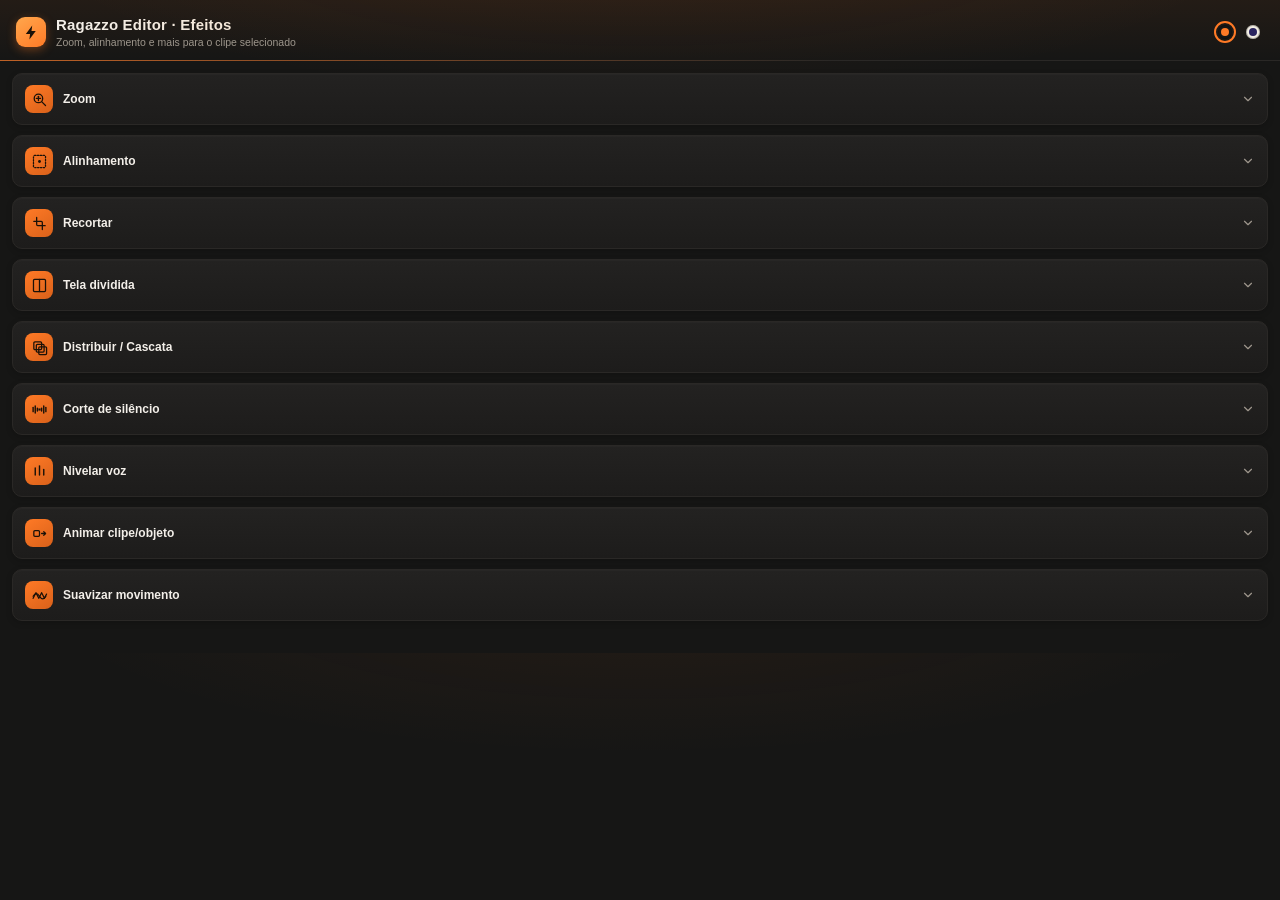
==== commit 64c6993e: "Remove abas Audio Intercalado e Cor; painel abre com todas as abas fechadas Remove card/funcao de du" ====
--- a/index.html
+++ b/index.html
@@ -25,7 +25,7 @@
     </span>
     <div class="brand-text">
       <h1>Ragazzo Editor · Efeitos</h1>
-      <p>Zoom, cor e mais para o clipe selecionado</p>
+      <p>Zoom, alinhamento e mais para o clipe selecionado</p>
     </div>
     <div class="theme-switch" role="group" aria-label="Tema do painel">
       <button type="button" class="theme-swatch" data-theme-choice="escuro" title="Tema escuro" aria-pressed="true">
@@ -42,7 +42,7 @@
   </header>
 
   <main>
-    <div class="effect-card open">
+    <div class="effect-card">
       <button type="button" class="effect-header">
         <span class="effect-icon">
           <svg viewBox="0 0 24 24" fill="none" stroke="currentColor" stroke-width="1.8" stroke-linecap="round" stroke-linejoin="round" class="icon-zoom-group">
@@ -322,43 +322,6 @@
     <div class="effect-card">
       <button type="button" class="effect-header">
         <span class="effect-icon">
-          <svg viewBox="0 0 24 24" fill="none" stroke="currentColor" stroke-width="2" stroke-linecap="round">
-            <line class="icon-duck-a" x1="8" y1="18" x2="8" y2="6"/>
-            <line class="icon-duck-b" x1="16" y1="18" x2="16" y2="6"/>
-          </svg>
-        </span>
-        <span class="effect-title">Áudio Intercalado</span>
-        <svg class="chev" viewBox="0 0 24 24" fill="none" stroke="currentColor" stroke-width="2" stroke-linecap="round" stroke-linejoin="round"><polyline points="6 9 12 15 18 9"/></svg>
-      </button>
-      <div class="effect-body">
-        <div class="effect-body-inner">
-          <p class="hint">Abaixa a música automaticamente onde houver clipes na trilha de voz (ducking), com fade suave.</p>
-          <div class="row">
-            <label for="duck-voice-track">Trilha de voz (nº)</label>
-            <input type="number" id="duck-voice-track" value="1" min="1" max="20" />
-          </div>
-          <div class="row">
-            <label for="duck-music-track">Trilha de música (nº)</label>
-            <input type="number" id="duck-music-track" value="2" min="1" max="20" />
-          </div>
-          <div class="row slider-row">
-            <label for="duck-amount">Redução</label>
-            <input type="range" id="duck-amount-range" class="slider" min="-40" max="0" step="1" value="-12" />
-            <input type="number" id="duck-amount" class="slider-number" value="-12" min="-40" max="0" />
-          </div>
-          <div class="row slider-row">
-            <label for="duck-fade">Fade</label>
-            <input type="range" id="duck-fade-range" class="slider" min="0.05" max="2" step="0.05" value="0.4" />
-            <input type="number" id="duck-fade" class="slider-number" value="0.4" min="0.05" max="5" step="0.05" />
-          </div>
-          <button class="primary" id="apply-duck">Aplicar ducking</button>
-        </div>
-      </div>
-    </div>
-
-    <div class="effect-card">
-      <button type="button" class="effect-header">
-        <span class="effect-icon">
           <svg viewBox="0 0 24 24" fill="none" stroke="currentColor" stroke-width="1.8" stroke-linecap="round" stroke-linejoin="round">
             <rect class="icon-slide-box" x="4" y="8" width="8" height="8" rx="1.5"/>
             <line x1="15" y1="12" x2="20.5" y2="12"/>
@@ -452,49 +415,6 @@
     <div class="effect-card">
       <button type="button" class="effect-header">
         <span class="effect-icon">
-          <svg viewBox="0 0 24 24" fill="none" stroke="currentColor" stroke-width="1.8" stroke-linecap="round" stroke-linejoin="round" class="icon-hue">
-            <circle cx="12" cy="12" r="7"/>
-            <path d="M12 5a7 7 0 0 1 0 14z" fill="currentColor" stroke="none" opacity=".35"/>
-          </svg>
-        </span>
-        <span class="effect-title">Cor</span>
-        <svg class="chev" viewBox="0 0 24 24" fill="none" stroke="currentColor" stroke-width="2" stroke-linecap="round" stroke-linejoin="round"><polyline points="6 9 12 15 18 9"/></svg>
-      </button>
-      <div class="effect-body">
-        <div class="effect-body-inner">
-          <p class="hint">Requer o efeito "Lumetri Color" já aplicado ao clipe (a API do Premiere não permite adicionar efeitos novos via script).</p>
-          <div class="row">
-            <label for="color-preset">Predefinição</label>
-            <select id="color-preset">
-              <option value="quente">Mais quente</option>
-              <option value="frio">Mais frio</option>
-              <option value="contraste">Mais contraste</option>
-              <option value="vivido">Mais vívido</option>
-            </select>
-          </div>
-          <div class="row slider-row">
-            <label for="color-amount">Intensidade</label>
-            <input type="range" id="color-amount-range" class="slider" min="1" max="50" step="1" value="15" />
-            <input type="number" id="color-amount" class="slider-number" value="15" min="1" max="100" />
-          </div>
-          <button class="primary" id="apply-color">Aplicar cor</button>
-
-          <p class="hint section-sep">LUTs — coloque arquivos <code>.cube</code> na pasta <code>presets</code> dentro da extensão. Cada miniatura mostra o LUT aplicado num cartão de referência (matizes, tons de pele e uma rampa de cinza).</p>
-          <div id="lut-grid" class="lut-grid"></div>
-          <p class="hint" id="lut-empty-hint" style="display:none">Nenhum arquivo .cube encontrado em <code>presets/</code>. Copie seus LUTs pra essa pasta e clique em "Recarregar".</p>
-          <div class="btn-group">
-            <button type="button" id="lut-reveal">Abrir pasta presets</button>
-            <button type="button" id="lut-refresh">Recarregar</button>
-          </div>
-          <button class="primary" id="apply-lut">Aplicar LUT selecionado</button>
-          <p class="hint">Requer o efeito "Lumetri Color" já aplicado ao clipe. Se a sua versão do Premiere não permitir aplicar o LUT automaticamente, a mensagem mostra o caminho do arquivo pra você selecionar manualmente em Lumetri Color → Correção Básica → LUT de Entrada.</p>
-        </div>
-      </div>
-    </div>
-
-    <div class="effect-card">
-      <button type="button" class="effect-header">
-        <span class="effect-icon">
           <svg viewBox="0 0 24 24" fill="none" stroke="currentColor" stroke-width="1.8" stroke-linecap="round" stroke-linejoin="round">
             <path class="icon-wave-jagged" d="M3 16l4-8 4 8 4-8 4 8 3-6"/>
             <path class="icon-wave-smooth" d="M3 13c3-5 6-5 9 0s6 5 9 0" />
@@ -555,8 +475,6 @@
   <script src="js/curves.js"></script>
   <script src="js/graph.js"></script>
   <script src="js/curve-presets.js"></script>
-  <script src="js/lut-cube.js"></script>
-  <script src="js/lut-panel.js"></script>
   <script src="js/ui.js"></script>
   <script src="js/main.js"></script>
 </body>
--- a/style.css
+++ b/style.css
@@ -269,17 +269,6 @@
   50% { transform: scaleY(1); }
 }
 
-.icon-duck-a { transform-box: fill-box; transform-origin: bottom; animation: kf-duck-a 2.4s ease-in-out infinite; }
-.icon-duck-b { transform-box: fill-box; transform-origin: bottom; animation: kf-duck-b 2.4s ease-in-out infinite; }
-@keyframes kf-duck-a {
-  0%, 100% { transform: scaleY(1); }
-  50% { transform: scaleY(0.35); }
-}
-@keyframes kf-duck-b {
-  0%, 100% { transform: scaleY(0.35); }
-  50% { transform: scaleY(1); }
-}
-
 .icon-cascade {
   fill: none;
   stroke: currentColor;
@@ -310,12 +299,6 @@
   100% { transform: translateX(-4px); opacity: .4; }
 }
 
-.icon-hue { animation: kf-hue 3.5s linear infinite; }
-@keyframes kf-hue {
-  0% { filter: hue-rotate(0deg); }
-  100% { filter: hue-rotate(360deg); }
-}
-
 .icon-wave-jagged, .icon-wave-smooth {
   animation: kf-cross-fade 3s ease-in-out infinite;
 }
@@ -338,7 +321,7 @@
 
 @media (prefers-reduced-motion: reduce) {
   .icon-zoom-group, .icon-fade, .icon-align-dot, .icon-crop-a, .icon-crop-b,
-  .icon-split-fill, .icon-bar, .icon-duck-a, .icon-duck-b, .icon-slide-box, .icon-hue,
+  .icon-split-fill, .icon-bar, .icon-slide-box,
   .icon-wave-jagged, .icon-wave-smooth, .icon-cascade, .icon-cutgap {
     animation: none !important;
   }
@@ -1072,62 +1055,4 @@
   border-radius: 50%;
 }
 
-/* ---------- grade de LUTs (card Cor) ---------- */
-
-.lut-grid {
-  display: grid;
-  grid-template-columns: repeat(3, 1fr);
-  gap: 8px;
-  max-height: 320px;
-  overflow-y: auto;
-}
-
-.lut-cell {
-  all: unset;
-  box-sizing: border-box;
-  display: flex;
-  flex-direction: column;
-  gap: 4px;
-  padding: 5px 5px 6px;
-  background: var(--bg);
-  border: 1px solid var(--border);
-  border-radius: 7px;
-  cursor: pointer;
-  transition: border-color 120ms ease, box-shadow 120ms ease, background 120ms ease;
-}
-
-.lut-cell:hover { border-color: #4a453d; }
-
-.lut-cell.selected {
-  border-color: var(--accent);
-  background: var(--accent-soft);
-  box-shadow: 0 0 0 1px var(--accent-soft);
-}
-
-.lut-cell:focus-visible {
-  outline: 2px solid var(--accent);
-  outline-offset: 1px;
-}
-
-.lut-thumb {
-  width: 100%;
-  height: auto;
-  aspect-ratio: 8 / 5;
-  display: block;
-  border-radius: 4px;
-  background: var(--panel);
-}
-
-.lut-name {
-  font-size: 9.5px;
-  color: var(--text-dim);
-  text-align: center;
-  white-space: nowrap;
-  overflow: hidden;
-  text-overflow: ellipsis;
-}
-
-.lut-cell.selected .lut-name { color: var(--accent-2); font-weight: 600; }
-
-.lut-cell-original .lut-name { font-style: italic; }
 .curve-preset-del:hover { color: var(--err); background: transparent; }
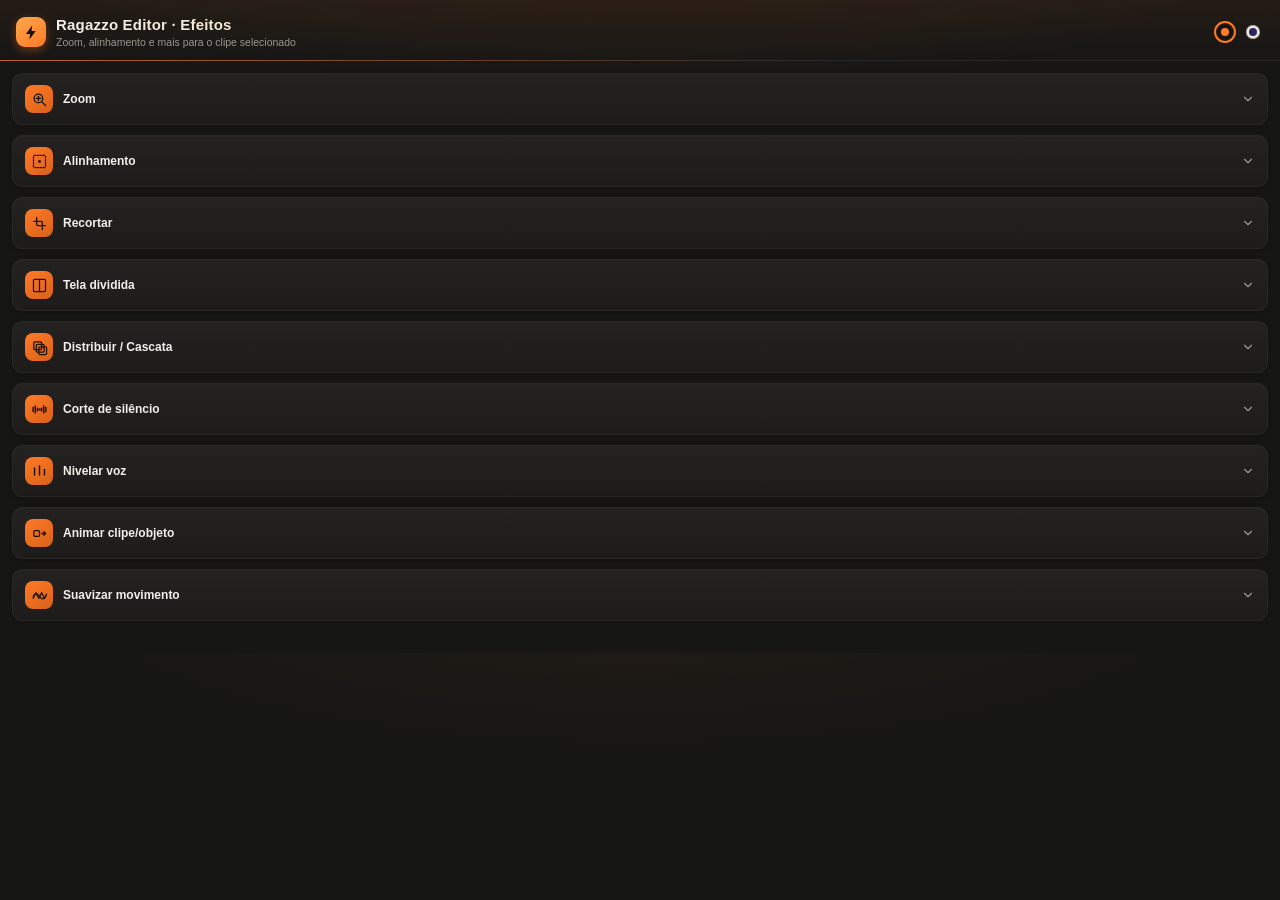
==== commit 07f4b9d2: "Nivelar voz: nivelamento real por keyframes (dB, nao LUFS) Substitui o ganho unico por clipe por uma" ====
--- a/index.html
+++ b/index.html
@@ -299,9 +299,10 @@
       <button type="button" class="effect-header">
         <span class="effect-icon">
           <svg viewBox="0 0 24 24" fill="none" stroke="currentColor" stroke-width="2" stroke-linecap="round">
-            <line class="icon-bar" style="animation-delay:0s" x1="6" y1="17" x2="6" y2="7"/>
-            <line class="icon-bar" style="animation-delay:.15s" x1="12" y1="17" x2="12" y2="4"/>
-            <line class="icon-bar" style="animation-delay:.3s" x1="18" y1="17" x2="18" y2="9"/>
+            <line class="icon-level-a" x1="5" y1="17" x2="5" y2="7"/>
+            <line class="icon-level-b" x1="12" y1="17" x2="12" y2="4"/>
+            <line class="icon-level-c" x1="19" y1="17" x2="19" y2="9"/>
+            <line class="icon-level-guide" x1="2.5" y1="10.5" x2="21.5" y2="10.5"/>
           </svg>
         </span>
         <span class="effect-title">Nivelar voz</span>
@@ -309,12 +310,23 @@
       </button>
       <div class="effect-body">
         <div class="effect-body-inner">
-          <div class="row">
-            <label for="target-lufs">Alvo (LUFS)</label>
-            <input type="number" id="target-lufs" value="-16" min="-40" max="0" />
-          </div>
+          <p class="hint">Nivelar de verdade significa o ganho variar ao longo do clipe — não um valor único fixo. O painel mede o volume em várias janelas do áudio e cria uma keyframe do parâmetro Nível em cada uma, compensando trechos baixos e altos separadamente.</p>
+
+          <div class="row">
+            <label for="target-db">Alvo (dB)</label>
+            <input type="number" id="target-db" value="-16" min="-40" max="0" />
+          </div>
+          <div class="row slider-row">
+            <label for="level-window">Detalhe (janela, s)</label>
+            <input type="range" id="level-window-range" class="slider" min="0.5" max="4" step="0.25" value="1.5" />
+            <input type="number" id="level-window" class="slider-number" value="1.5" min="0.5" max="10" step="0.25" />
+          </div>
+          <p class="hint" id="level-window-hint">Janela menor = curva mais responsiva (mais keyframes, processamento mais lento). Janela maior = curva mais suave (menos keyframes, mais rápido).</p>
+
           <button class="primary" id="apply-level">Nivelar clipes selecionados</button>
-          <p class="hint">Mede o loudness de cada clipe de áudio selecionado (via ffmpeg, do arquivo de mídia inteiro) e ajusta o ganho para o alvo.</p>
+          <p class="hint">O parâmetro "Nível" do Premiere trava em +15dB — se algum trecho precisar de mais ganho do que isso pra alcançar o alvo, o painel aplica o máximo possível ali e avisa. Mede a partir do arquivo de mídia original, não do clipe já renderizado.</p>
+
+          <div id="level-graph-grid" class="level-graph-grid"></div>
         </div>
       </div>
     </div>
--- a/style.css
+++ b/style.css
@@ -263,10 +263,39 @@
 
 .icon-split-fill { fill: currentColor; opacity: 0; animation: kf-blink-soft 2.2s ease-in-out infinite; }
 
-.icon-bar { transform-box: fill-box; transform-origin: bottom; animation: kf-bar 1.1s ease-in-out infinite; }
-@keyframes kf-bar {
-  0%, 100% { transform: scaleY(0.4); }
-  50% { transform: scaleY(1); }
+/* Três barras de altura desigual que convergem periodicamente pra uma altura
+   comum (a linha-guia tracejada) e voltam a divergir — a metáfora visual do
+   próprio recurso: nivelar é "puxar tudo pra uma referência comum". */
+.icon-level-a, .icon-level-b, .icon-level-c {
+  transform-box: fill-box;
+  transform-origin: bottom;
+  animation-duration: 2.4s;
+  animation-timing-function: ease-in-out;
+  animation-iteration-count: infinite;
+}
+.icon-level-a { animation-name: kf-level-a; }
+.icon-level-b { animation-name: kf-level-b; }
+.icon-level-c { animation-name: kf-level-c; }
+@keyframes kf-level-a {
+  0%, 100% { transform: scaleY(0.35); }
+  50% { transform: scaleY(0.8); }
+}
+@keyframes kf-level-b {
+  0%, 100% { transform: scaleY(1); }
+  50% { transform: scaleY(0.8); }
+}
+@keyframes kf-level-c {
+  0%, 100% { transform: scaleY(0.55); }
+  50% { transform: scaleY(0.8); }
+}
+.icon-level-guide {
+  stroke-dasharray: 1.5 2;
+  opacity: 0;
+  animation: kf-level-guide 2.4s ease-in-out infinite;
+}
+@keyframes kf-level-guide {
+  0%, 35%, 65%, 100% { opacity: 0; }
+  50% { opacity: .6; }
 }
 
 .icon-cascade {
@@ -321,7 +350,7 @@
 
 @media (prefers-reduced-motion: reduce) {
   .icon-zoom-group, .icon-fade, .icon-align-dot, .icon-crop-a, .icon-crop-b,
-  .icon-split-fill, .icon-bar, .icon-slide-box,
+  .icon-split-fill, .icon-level-a, .icon-level-b, .icon-level-c, .icon-level-guide, .icon-slide-box,
   .icon-wave-jagged, .icon-wave-smooth, .icon-cascade, .icon-cutgap {
     animation: none !important;
   }
@@ -1056,3 +1085,35 @@
 }
 
 .curve-preset-del:hover { color: var(--err); background: transparent; }
+
+/* ---------- curvas de nivelamento (card Nivelar voz) ---------- */
+
+.level-graph-grid {
+  display: flex;
+  flex-direction: column;
+  gap: 10px;
+}
+
+.level-graph-card {
+  display: flex;
+  flex-direction: column;
+  gap: 4px;
+  background: var(--bg);
+  border: 1px solid var(--border);
+  border-radius: 7px;
+  padding: 8px 9px;
+}
+
+.level-graph-label {
+  font-size: 10.5px;
+  color: var(--text-dim);
+  font-weight: 600;
+}
+
+.level-graph-canvas {
+  width: 100%;
+  height: auto;
+  aspect-ratio: 460 / 90;
+  display: block;
+  border-radius: 4px;
+}
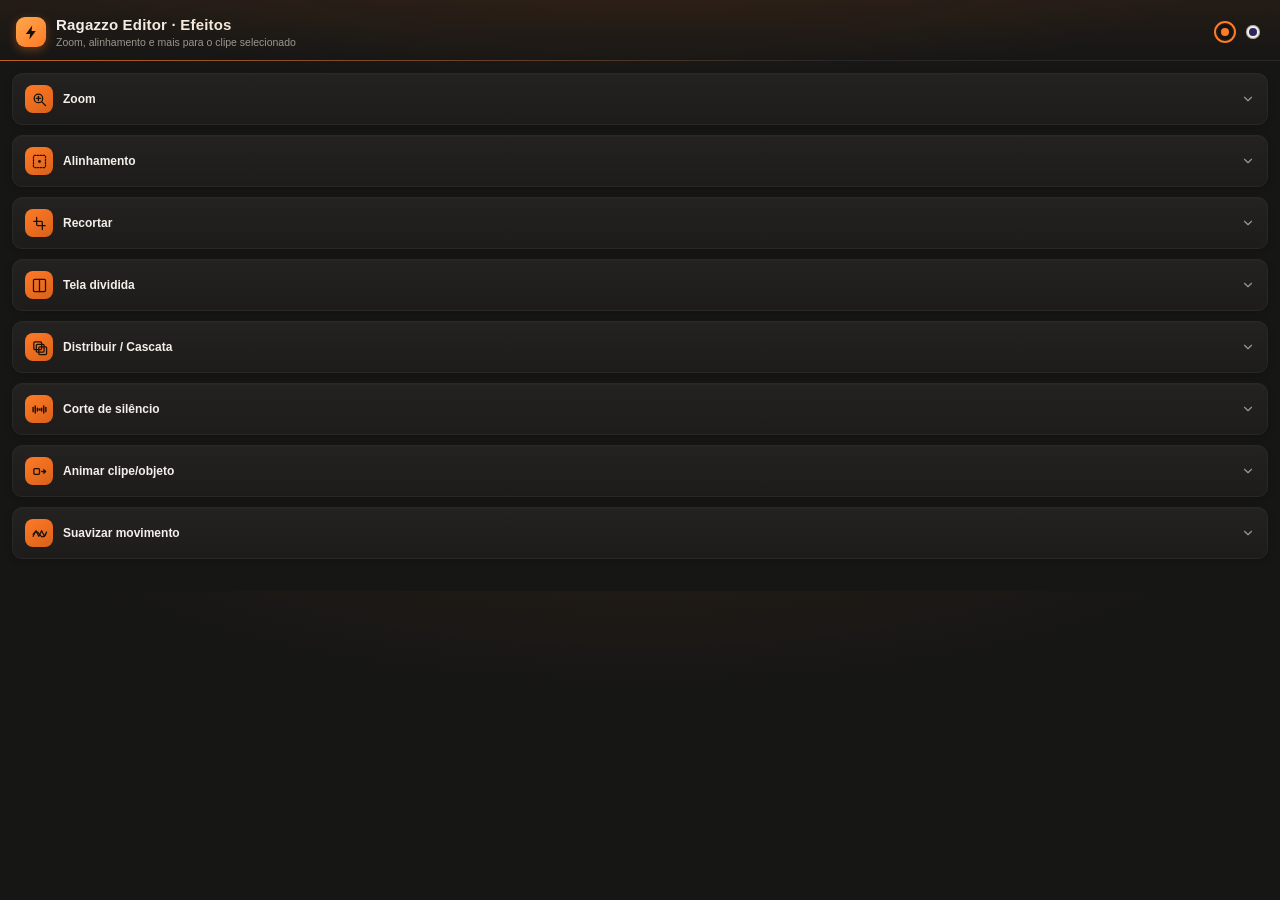
==== commit 94fd9a9d: "Remove aba Nivelar voz Remove o card, o backend ExtendScript (getSelectedAudioSourcePaths, applyLeve" ====
--- a/index.html
+++ b/index.html
@@ -298,42 +298,6 @@
     <div class="effect-card">
       <button type="button" class="effect-header">
         <span class="effect-icon">
-          <svg viewBox="0 0 24 24" fill="none" stroke="currentColor" stroke-width="2" stroke-linecap="round">
-            <line class="icon-level-a" x1="5" y1="17" x2="5" y2="7"/>
-            <line class="icon-level-b" x1="12" y1="17" x2="12" y2="4"/>
-            <line class="icon-level-c" x1="19" y1="17" x2="19" y2="9"/>
-            <line class="icon-level-guide" x1="2.5" y1="10.5" x2="21.5" y2="10.5"/>
-          </svg>
-        </span>
-        <span class="effect-title">Nivelar voz</span>
-        <svg class="chev" viewBox="0 0 24 24" fill="none" stroke="currentColor" stroke-width="2" stroke-linecap="round" stroke-linejoin="round"><polyline points="6 9 12 15 18 9"/></svg>
-      </button>
-      <div class="effect-body">
-        <div class="effect-body-inner">
-          <p class="hint">Nivelar de verdade significa o ganho variar ao longo do clipe — não um valor único fixo. O painel mede o volume em várias janelas do áudio e cria uma keyframe do parâmetro Nível em cada uma, compensando trechos baixos e altos separadamente.</p>
-
-          <div class="row">
-            <label for="target-db">Alvo (dB)</label>
-            <input type="number" id="target-db" value="-16" min="-40" max="0" />
-          </div>
-          <div class="row slider-row">
-            <label for="level-window">Detalhe (janela, s)</label>
-            <input type="range" id="level-window-range" class="slider" min="0.5" max="4" step="0.25" value="1.5" />
-            <input type="number" id="level-window" class="slider-number" value="1.5" min="0.5" max="10" step="0.25" />
-          </div>
-          <p class="hint" id="level-window-hint">Janela menor = curva mais responsiva (mais keyframes, processamento mais lento). Janela maior = curva mais suave (menos keyframes, mais rápido).</p>
-
-          <button class="primary" id="apply-level">Nivelar clipes selecionados</button>
-          <p class="hint">O parâmetro "Nível" do Premiere trava em +15dB — se algum trecho precisar de mais ganho do que isso pra alcançar o alvo, o painel aplica o máximo possível ali e avisa. Mede a partir do arquivo de mídia original, não do clipe já renderizado.</p>
-
-          <div id="level-graph-grid" class="level-graph-grid"></div>
-        </div>
-      </div>
-    </div>
-
-    <div class="effect-card">
-      <button type="button" class="effect-header">
-        <span class="effect-icon">
           <svg viewBox="0 0 24 24" fill="none" stroke="currentColor" stroke-width="1.8" stroke-linecap="round" stroke-linejoin="round">
             <rect class="icon-slide-box" x="4" y="8" width="8" height="8" rx="1.5"/>
             <line x1="15" y1="12" x2="20.5" y2="12"/>
@@ -482,7 +446,6 @@
 
   <script src="js/theme.js"></script>
   <script src="js/cep-bridge.js"></script>
-  <script src="js/loudness.js"></script>
   <script src="js/silence-cut.js"></script>
   <script src="js/curves.js"></script>
   <script src="js/graph.js"></script>
--- a/style.css
+++ b/style.css
@@ -263,41 +263,6 @@
 
 .icon-split-fill { fill: currentColor; opacity: 0; animation: kf-blink-soft 2.2s ease-in-out infinite; }
 
-/* Três barras de altura desigual que convergem periodicamente pra uma altura
-   comum (a linha-guia tracejada) e voltam a divergir — a metáfora visual do
-   próprio recurso: nivelar é "puxar tudo pra uma referência comum". */
-.icon-level-a, .icon-level-b, .icon-level-c {
-  transform-box: fill-box;
-  transform-origin: bottom;
-  animation-duration: 2.4s;
-  animation-timing-function: ease-in-out;
-  animation-iteration-count: infinite;
-}
-.icon-level-a { animation-name: kf-level-a; }
-.icon-level-b { animation-name: kf-level-b; }
-.icon-level-c { animation-name: kf-level-c; }
-@keyframes kf-level-a {
-  0%, 100% { transform: scaleY(0.35); }
-  50% { transform: scaleY(0.8); }
-}
-@keyframes kf-level-b {
-  0%, 100% { transform: scaleY(1); }
-  50% { transform: scaleY(0.8); }
-}
-@keyframes kf-level-c {
-  0%, 100% { transform: scaleY(0.55); }
-  50% { transform: scaleY(0.8); }
-}
-.icon-level-guide {
-  stroke-dasharray: 1.5 2;
-  opacity: 0;
-  animation: kf-level-guide 2.4s ease-in-out infinite;
-}
-@keyframes kf-level-guide {
-  0%, 35%, 65%, 100% { opacity: 0; }
-  50% { opacity: .6; }
-}
-
 .icon-cascade {
   fill: none;
   stroke: currentColor;
@@ -350,7 +315,7 @@
 
 @media (prefers-reduced-motion: reduce) {
   .icon-zoom-group, .icon-fade, .icon-align-dot, .icon-crop-a, .icon-crop-b,
-  .icon-split-fill, .icon-level-a, .icon-level-b, .icon-level-c, .icon-level-guide, .icon-slide-box,
+  .icon-split-fill, .icon-slide-box,
   .icon-wave-jagged, .icon-wave-smooth, .icon-cascade, .icon-cutgap {
     animation: none !important;
   }
@@ -1085,35 +1050,3 @@
 }
 
 .curve-preset-del:hover { color: var(--err); background: transparent; }
-
-/* ---------- curvas de nivelamento (card Nivelar voz) ---------- */
-
-.level-graph-grid {
-  display: flex;
-  flex-direction: column;
-  gap: 10px;
-}
-
-.level-graph-card {
-  display: flex;
-  flex-direction: column;
-  gap: 4px;
-  background: var(--bg);
-  border: 1px solid var(--border);
-  border-radius: 7px;
-  padding: 8px 9px;
-}
-
-.level-graph-label {
-  font-size: 10.5px;
-  color: var(--text-dim);
-  font-weight: 600;
-}
-
-.level-graph-canvas {
-  width: 100%;
-  height: auto;
-  aspect-ratio: 460 / 90;
-  display: block;
-  border-radius: 4px;
-}
